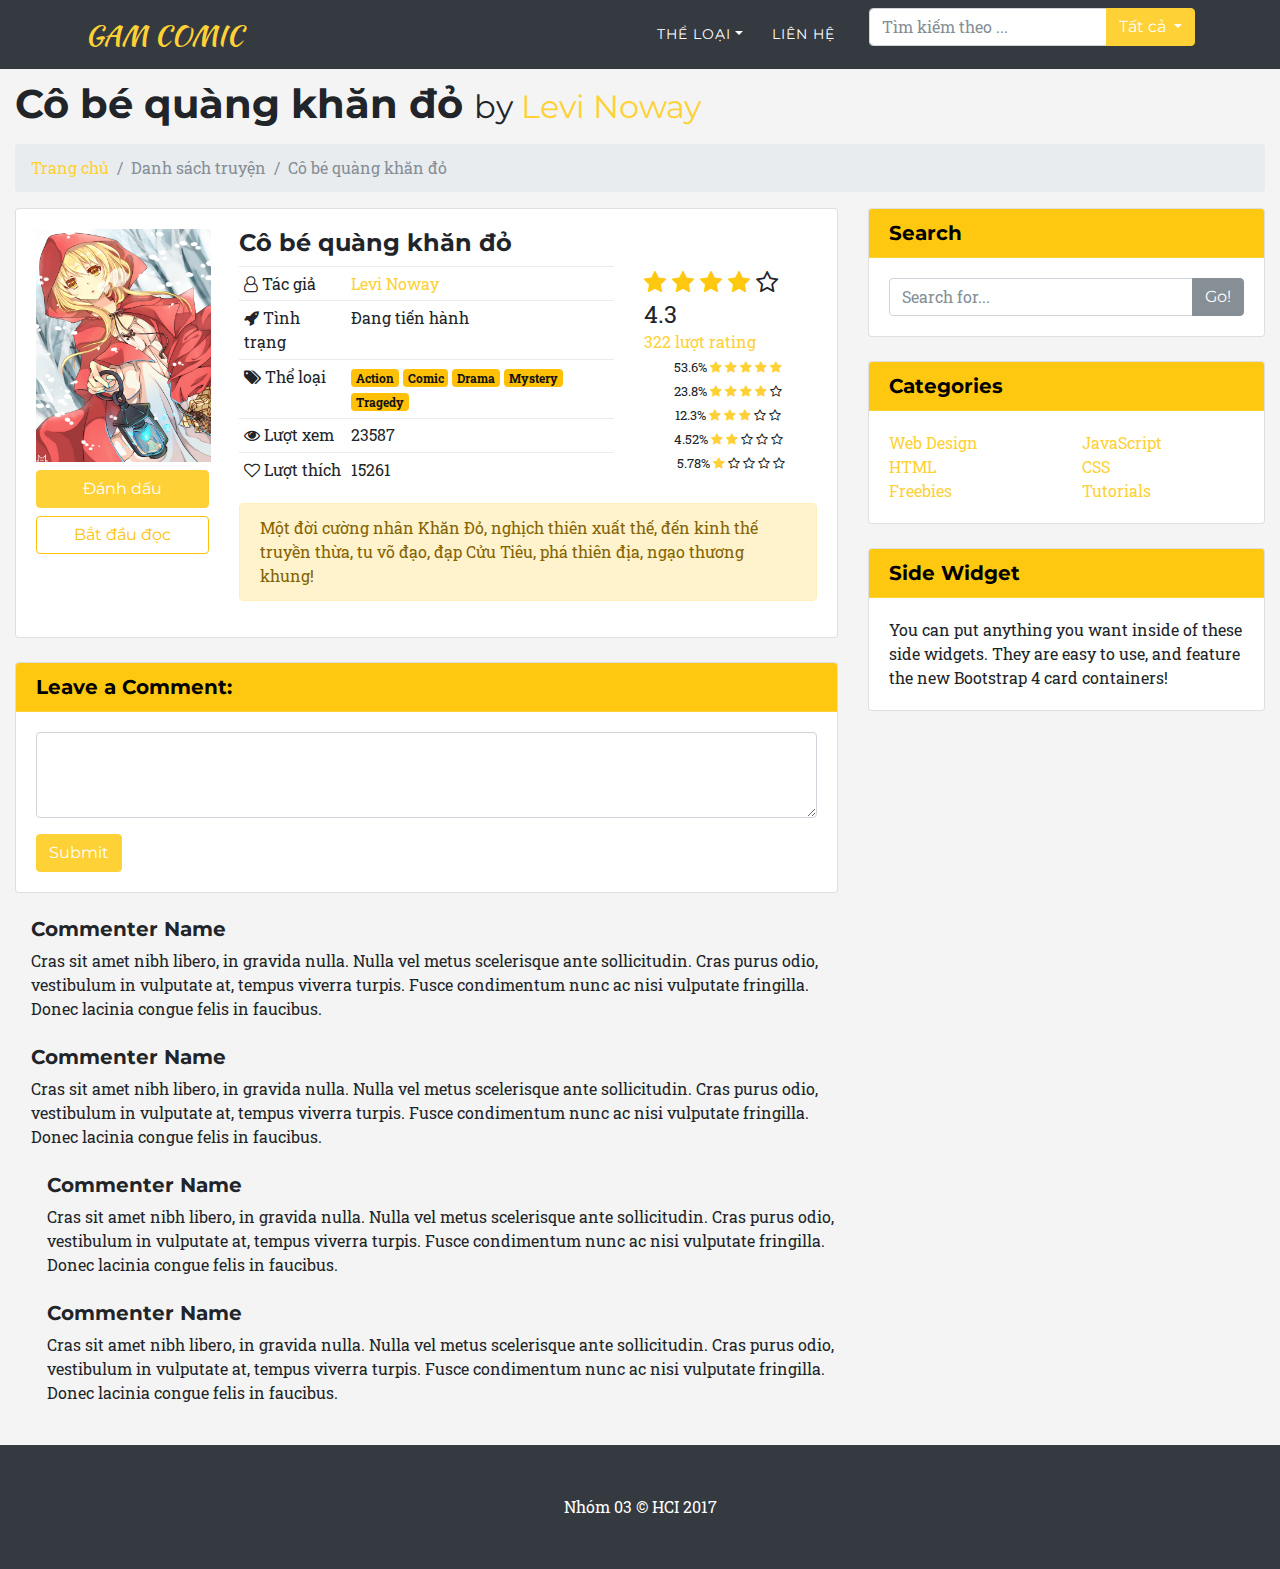
==== comic-detail.html @ 7ebb3da4 "Update comic-detail" ====
<!DOCTYPE html>
<html lang="en">

  <head>

    <meta charset="utf-8">
    <meta name="viewport" content="width=device-width, initial-scale=1, shrink-to-fit=no">
    <meta name="description" content="">
    <meta name="author" content="">

    <title>Truyen tranh - Nhom 03 - HCI</title>

    <!-- Bootstrap core CSS -->
    <link href="vendor/bootstrap/css/bootstrap.min.css" rel="stylesheet">
    <link href="vendor/bootstrap/css/bootstrap-social.css" rel="stylesheet">
    
    <!-- Custom fonts for this template-->
  <link href="vendor/font-awesome/css/font-awesome.min.css" rel="stylesheet" type="text/css">
  <link href="https://fonts.googleapis.com/css?family=Montserrat:400,700" rel="stylesheet" type="text/css">
    <link href="https://fonts.googleapis.com/css?family=Kaushan+Script" rel="stylesheet" type="text/css">
    <link href="https://fonts.googleapis.com/css?family=Droid+Serif:400,700,400italic,700italic" rel="stylesheet" type="text/css">
    <link href="https://fonts.googleapis.com/css?family=Roboto+Slab:400,100,300,700" rel="stylesheet" type="text/css">

    <!-- Custom styles for this template -->
    <link href="css/gam-comic-00.css" rel="stylesheet">
    <link href="css/imagehover.css" rel="stylesheet">
    <link href="css/gam-comic.css" rel="stylesheet">

  </head>

  <body>
    <!-- Navigation -->
    <nav class="navbar fixed-top navbar-expand-lg navbar-dark bg-dark fixed-top" id="mainNav">
      <div class="container">
        <a class="navbar-brand js-scroll-trigger" href="index.html">GAM COMIC</a>
        <button class="navbar-toggler navbar-toggler-right" type="button" data-toggle="collapse" data-target="#navbarResponsive" aria-controls="navbarResponsive" aria-expanded="false" aria-label="Toggle navigation">
			<span class="navbar-toggler-icon"></span>
        </button>
        <div class="collapse navbar-collapse" id="navbarResponsive">
          <ul class="navbar-nav ml-auto">
            <li class="nav-item dropdown"><a class="nav-link dropdown-toggle" href="#" id="navbarDropdownBlog" data-toggle="dropdown" aria-haspopup="true" aria-expanded="false"> THỂ LOẠI</a>
              <div class="dropdown-menu dropdown-menu-theloai dropdown-menu-right" aria-labelledby="navbarDropdownBlog">
                <div class="container">
				  <div class="row">
					<div class="col-sm">
					  <a class="dropdown-item" href="blog-post.html">Action <span class="badge badge-warning">552</span> </a>
					  <a class="dropdown-item" href="blog-post.html">Adventure <span class="badge badge-warning">256</span> </a>
					  <a class="dropdown-item" href="blog-post.html">Anime <span class="badge badge-warning">576</span> </a>
					  <a class="dropdown-item" href="blog-post.html">Comedy <span class="badge badge-warning">124</span> </a>
					  <a class="dropdown-item" href="blog-post.html">Comic <span class="badge badge-warning">289</span> </a>
					  <a class="dropdown-item" href="blog-post.html">Cooking <span class="badge badge-warning">364</span> </a>
					</div>
					<div class="col-sm">
					  <a class="dropdown-item" href="blog-post.html">Doujinshi <span class="badge badge-warning">563</span> </a>
					  <a class="dropdown-item" href="blog-post.html">Drama <span class="badge badge-warning">212</span> </a>
					  <a class="dropdown-item" href="blog-post.html">Fantasy <span class="badge badge-warning">197</span> </a>
					  <a class="dropdown-item" href="blog-post.html">Historical <span class="badge badge-warning">98</span> </a>
					  <a class="dropdown-item" href="blog-post.html">Horror <span class="badge badge-warning">241</span> </a>
					  <a class="dropdown-item" href="blog-post.html">Live Action <span class="badge badge-warning">115</span> </a>
					</div>
					<div class="col-sm">
					  <a class="dropdown-item" href="blog-post.html">Manga <span class="badge badge-warning">362</span> </a>
					  <a class="dropdown-item" href="blog-post.html">Mystery <span class="badge badge-warning">279</span> </a>
					  <a class="dropdown-item" href="blog-post.html">School Life <span class="badge badge-warning">146</span> </a>
					  <a class="dropdown-item" href="blog-post.html">Sci-fi <span class="badge badge-warning">153</span> </a>
					  <a class="dropdown-item" href="blog-post.html">Shoujo <span class="badge badge-warning">746</span> </a>
					  <a class="dropdown-item" href="blog-post.html">Slice of life <span class="badge badge-warning">754</span> </a>
					</div>
				  </div>
				</div>
              </div>
            </li>
            <li class="nav-item"> <a class="nav-link" href="contact.html">LIÊN HỆ &nbsp; &nbsp; </a> </li>
            <li class="nav-item">
              <div class="input-group">
			    <input type="text" class="form-control" placeholder="Tìm kiếm theo ..." aria-label="Text input with dropdown button">
				  <div class="input-group-btn">
					<button type="button" class="btn btn-secondary btn-primary dropdown-toggle" data-toggle="dropdown" aria-haspopup="true" aria-expanded="false">
					  Tất cả
					</button>
					<div class="dropdown-menu dropdown-menu-right">
					  <a class="dropdown-item" href="#">Tất cả</a>
					  <div role="separator" class="dropdown-divider"></div>
					  <a class="dropdown-item" href="#">Tên truyện</a>
					  <a class="dropdown-item" href="#">Tác giả</a>
					  <a class="dropdown-item" href="#">Nhóm dịch</a>
					</div>
				  </div>
			  </div>
            </li>
          </ul>
        </div>
      </div>
    </nav>

   <div class="container-fluid">
    <!-- Page Heading/Breadcrumbs -->
    <h1 class="mt-4 mb-3">Cô bé quàng khăn đỏ <small>by <a href="#">Levi Noway</a> </small> </h1>
    <ol class="breadcrumb">
        <li class="breadcrumb-item">
          <a href="index.html">Trang chủ</a>
        </li>
        <li class="breadcrumb-item active">Danh sách truyện</li>
        <li class="breadcrumb-item active">Cô bé quàng khăn đỏ</li>
      </ol>

      <div class="row">

        <!-- Post Content Column -->
        <div class="col-lg-8">
        <div class="card">
		  <div class="card-body">
			<div class="row">
			  <div class="col-sm-3">
				<div class="text-center">
				<div><img class="mr-3 pic-detail" src="images/khan-do.jpg"></div>
				<button class="btn btn-primary btn-danhdau btn-block my-2" id="danhdau" data-toggle="collapse" data-target="#intro">Đánh dấu</button>
				<button type="button" class="btn btn-outline-warning btn-block">Bắt đầu đọc</button>
			  </div>
			  </div>
			  <div class="col-sm-9">
				<h4 class="mt-0">Cô bé quàng khăn đỏ</h4>
				<div class="row">
					<div class="col-sm-8">
					  <table class="table table-sm">
						  <tbody>
							<tr>
								<td scope="row"><i class="fa fa-user-o" aria-hidden="true"></i> Tác giả</td>
							  <td><a href="#">Levi Noway</a></td>
							</tr>
							<tr>
							  <td scope="row"><i class="fa fa-rocket" aria-hidden="true"></i> Tình trạng</td>
							  <td>Đang tiến hành</td>
							</tr>
							<tr>
							  <td scope="row"><i class="fa fa-tags" aria-hidden="true"></i> Thể loại</td>
							  <td>
							  	<a href="#" class="badge badge-warning">Action</a>
							  	<a href="#" class="badge badge-warning">Comic</a>
							  	<a href="#" class="badge badge-warning">Drama</a>
							  	<a href="#" class="badge badge-warning">Mystery</a>
							  	<a href="#" class="badge badge-warning">Tragedy</a>
							  </td>
							</tr>
							<tr>
							  <td scope="row"><i class="fa fa-eye" aria-hidden="true"></i> Lượt xem</td>
							  <td>23587</td>
							</tr>
							<tr>
							  <td scope="row"><i class="fa fa-heart-o" aria-hidden="true"></i> Lượt thích</td>
							  <td>15261</td>
							</tr>
						  </tbody>
						</table>
					</div>
					<div class="col-sm-4">
						  <div class="star-rating align-content-center">
							<span class="fa fa-star-o" data-rating="1"></span>
							<span class="fa fa-star-o" data-rating="2"></span>
							<span class="fa fa-star-o" data-rating="3"></span>
							<span class="fa fa-star-o" data-rating="4"></span>
							<span class="fa fa-star-o" data-rating="5"></span>
							<input type="hidden" name="whatever1" class="rating-value" value="4.0">4.3
						  </div>
						  <a href="#">322 lượt rating</a>
						  
						  <ul class="list-inline text-center">
						  	<li class="list-inline-item">
						  		<small>53.6%
									<span class="fa fa-star text-primary" data-rating="1"></span>
									<span class="fa fa-star text-primary" data-rating="2"></span>
									<span class="fa fa-star text-primary" data-rating="3"></span>
									<span class="fa fa-star text-primary" data-rating="4"></span>
									<span class="fa fa-star text-primary" data-rating="5"></span>
								</small>
						  	</li>
						  	<li class="list-inline-item">
						  		<small>23.8%
									<span class="fa fa-star text-primary" data-rating="1"></span>
									<span class="fa fa-star text-primary" data-rating="2"></span>
									<span class="fa fa-star text-primary" data-rating="3"></span>
									<span class="fa fa-star text-primary" data-rating="4"></span>
									<span class="fa fa-star-o" data-rating="5"></span>
								</small>
						  	</li>
						  	<li class="list-inline-item">
						  		<small>12.3%
									<span class="fa fa-star text-primary" data-rating="1"></span>
									<span class="fa fa-star text-primary" data-rating="2"></span>
									<span class="fa fa-star text-primary" data-rating="3"></span>
									<span class="fa fa-star-o" data-rating="4"></span>
									<span class="fa fa-star-o" data-rating="5"></span>
								</small>
						  	</li>
						  	<li class="list-inline-item">
						  		<small>4.52%
									<span class="fa fa-star text-primary" data-rating="1"></span>
									<span class="fa fa-star text-primary" data-rating="2"></span>
									<span class="fa fa-star-o" data-rating="3"></span>
									<span class="fa fa-star-o" data-rating="4"></span>
									<span class="fa fa-star-o" data-rating="5"></span>
								</small>
						  	</li>
						  	<li class="list-inline-item">
						  		<small>5.78%
									<span class="fa fa-star text-primary" data-rating="1"></span>
									<span class="fa fa-star-o" data-rating="2"></span>
									<span class="fa fa-star-o" data-rating="3"></span>
									<span class="fa fa-star-o" data-rating="4"></span>
									<span class="fa fa-star-o" data-rating="5"></span>
								</small>
						  	</li>
						  </ul>
					</div>
			  	</div>
			  	<div class="alert alert-warning" role="alert">
				  Một đời cường nhân Khăn Đỏ, nghịch thiên xuất thế, đến kinh thế truyền thừa, tu võ đạo, đạp Cửu Tiêu, phá thiên địa, ngạo thương khung!
				</div>
			  </div>
			</div>
		  </div>
		</div>

			

          <!-- Comments Form -->
          <div class="card my-4">
            <h5 class="card-header card-side">Leave a Comment:</h5>
            <div class="card-body">
              <form>
                <div class="form-group">
                  <textarea class="form-control" rows="3"></textarea>
                </div>
                <button type="submit" class="btn btn-primary">Submit</button>
              </form>
            </div>
          </div>

          <!-- Single Comment -->
          <div class="media mb-4">
            <img class="d-flex mr-3 rounded-circle" src="http://placehold.it/50x50" alt="">
            <div class="media-body">
              <h5 class="mt-0">Commenter Name</h5>
              Cras sit amet nibh libero, in gravida nulla. Nulla vel metus scelerisque ante sollicitudin. Cras purus odio, vestibulum in vulputate at, tempus viverra turpis. Fusce condimentum nunc ac nisi vulputate fringilla. Donec lacinia congue felis in faucibus.
            </div>
          </div>

          <!-- Comment with nested comments -->
          <div class="media mb-4">
            <img class="d-flex mr-3 rounded-circle" src="http://placehold.it/50x50" alt="">
            <div class="media-body">
              <h5 class="mt-0">Commenter Name</h5>
              Cras sit amet nibh libero, in gravida nulla. Nulla vel metus scelerisque ante sollicitudin. Cras purus odio, vestibulum in vulputate at, tempus viverra turpis. Fusce condimentum nunc ac nisi vulputate fringilla. Donec lacinia congue felis in faucibus.

              <div class="media mt-4">
                <img class="d-flex mr-3 rounded-circle" src="http://placehold.it/50x50" alt="">
                <div class="media-body">
                  <h5 class="mt-0">Commenter Name</h5>
                  Cras sit amet nibh libero, in gravida nulla. Nulla vel metus scelerisque ante sollicitudin. Cras purus odio, vestibulum in vulputate at, tempus viverra turpis. Fusce condimentum nunc ac nisi vulputate fringilla. Donec lacinia congue felis in faucibus.
                </div>
              </div>

              <div class="media mt-4">
                <img class="d-flex mr-3 rounded-circle" src="http://placehold.it/50x50" alt="">
                <div class="media-body">
                  <h5 class="mt-0">Commenter Name</h5>
                  Cras sit amet nibh libero, in gravida nulla. Nulla vel metus scelerisque ante sollicitudin. Cras purus odio, vestibulum in vulputate at, tempus viverra turpis. Fusce condimentum nunc ac nisi vulputate fringilla. Donec lacinia congue felis in faucibus.
                </div>
              </div>

            </div>
          </div>

        </div>

        <!-- Sidebar Widgets Column -->
        <div class="col-md-4">

          <!-- Search Widget -->
          <div class="card mb-4">
            <h5 class="card-header card-side">Search</h5>
            <div class="card-body">
              <div class="input-group">
                <input type="text" class="form-control" placeholder="Search for...">
                <span class="input-group-btn">
                  <button class="btn btn-secondary" type="button">Go!</button>
                </span>
              </div>
            </div>
          </div>

          <!-- Categories Widget -->
          <div class="card my-4">
            <h5 class="card-header card-side">Categories</h5>
            <div class="card-body">
              <div class="row">
                <div class="col-lg-6">
                  <ul class="list-unstyled mb-0">
                    <li>
                      <a href="#">Web Design</a>
                    </li>
                    <li>
                      <a href="#">HTML</a>
                    </li>
                    <li>
                      <a href="#">Freebies</a>
                    </li>
                  </ul>
                </div>
                <div class="col-lg-6">
                  <ul class="list-unstyled mb-0">
                    <li>
                      <a href="#">JavaScript</a>
                    </li>
                    <li>
                      <a href="#">CSS</a>
                    </li>
                    <li>
                      <a href="#">Tutorials</a>
                    </li>
                  </ul>
                </div>
              </div>
            </div>
          </div>

          <!-- Side Widget -->
          <div class="card my-4">
            <h5 class="card-header card-side">Side Widget</h5>
            <div class="card-body">
              You can put anything you want inside of these side widgets. They are easy to use, and feature the new Bootstrap 4 card containers!
            </div>
          </div>

        </div>

      </div>
      <!-- /.row -->
    
   </div>
	<p></p>
    <!-- Footer -->
    <footer class="py-5 bg-dark">
      <div class="container">
        <p class="m-0 text-center text-white">Nhóm 03 &copy; HCI 2017</p>
      </div>
      <!-- /.container -->
    </footer>

    <!-- Bootstrap core JavaScript -->
    <script src="vendor/jquery/jquery.min.js"></script>
    <script src="vendor/bootstrap/js/bootstrap.bundle.min.js"></script>
    <script src="js/bootstrap-toggle.min.js"></script>
    <script src="js/gam-comic.js"></script>

  </body>

</html>
---- css/gam-comic-00.css ----
/*!
 * Start Bootstrap - Modern Business (https://startbootstrap.com/template-overviews/modern-business)
 * Copyright 2013-2017 Start Bootstrap
 * Licensed under MIT (https://github.com/BlackrockDigital/startbootstrap-logomodern-business-nav/blob/master/LICENSE)
 */

body {
  padding-top: 54px;
  background-color: #F4F4F4;

}

@media (min-width: 992px) {
  body {
    padding-top: 56px;
  }
}

.carousel-item {
  height: 65vh;
  min-height: 300px;
  background: no-repeat center center scroll;
  -webkit-background-size: cover;
  -moz-background-size: cover;
  -o-background-size: cover;
  background-size: cover;
}

.portfolio-item {
  margin-bottom: 30px;
}
---- css/imagehover.css ----
@charset "UTF-8";
/*!
 * ImageHover.css - http://www.imagehover.io
 * Version 1.0
 * Author: Ciarán Walsh

 * Made available under a MIT License:
 * http://www.opensource.org/licenses/mit-license.php

 */
[class^='imghvr-'], [class*=' imghvr-'] {
    position: relative;
    display: inline-block;
    margin: 0;
    max-width: 100%;
    color: #fff;
    overflow: hidden;
    -webkit-backface-visibility: hidden;
    backface-visibility: hidden;
    -moz-osx-font-smoothing: grayscale;
    -webkit-transform: translateZ(0);
    -moz-transform: translateZ(0);
    -ms-transform: translateZ(0);
    -o-transform: translateZ(0);
    transform: translateZ(0);
	
}

[class^='imghvr-'] > img, [class*=' imghvr-'] > img {
    vertical-align: center;
    max-width: 100%;
}

[class^='imghvr-'] figcaption, [class*=' imghvr-'] figcaption {
    background: rgba(254, 209, 54, 0.9);
    position: absolute;
    top: 0;
    bottom: 0;
    left: 0;
    right: 0;
    color: #ffffff;
    text-align: center;
	padding: 25px;
}

[class^='imghvr-'] figcaption h1, [class^='imghvr-'] figcaption h2, [class^='imghvr-'] figcaption h3, [class^='imghvr-'] figcaption h4, [class^='imghvr-'] figcaption h5, [class^='imghvr-'] figcaption h6, [class*=' imghvr-'] figcaption h1, [class*=' imghvr-'] figcaption h2, [class*=' imghvr-'] figcaption h3, [class*=' imghvr-'] figcaption h4, [class*=' imghvr-'] figcaption h5, [class*=' imghvr-'] figcaption h6 {
    color: #ffffff;
}

[class^='imghvr-'] a, [class*=' imghvr-'] a {
    position: absolute;
    top: 0;
    bottom: 0;
    left: 0;
    right: 0;
    z-index: 1;
}

[class^='imghvr-'], [class*=' imghvr-'], [class^='imghvr-']:before,
[class^='imghvr-']:after, [class*=' imghvr-']:before, [class*=' imghvr-']:after,
[class^='imghvr-'] *, [class*=' imghvr-'] *, [class^='imghvr-'] *:before,
[class^='imghvr-'] *:after, [class*=' imghvr-'] *:before, [class*=' imghvr-'] *:after {
    box-sizing: border-box;
    -webkit-transition: all 0.35s ease;
    -moz-transition: all 0.35s ease;
    transition: all 0.35s ease;
}

/* imghvr-fade-*
   ----------------------------- */
[class^='imghvr-fade'] figcaption, [class*=' imghvr-fade'] figcaption {
    opacity: 0;
}

[class^='imghvr-fade']:hover > img, [class*=' imghvr-fade']:hover > img {
    opacity: 0.9;
}

[class^='imghvr-fade']:hover figcaption, [class*=' imghvr-fade']:hover figcaption {
    opacity: 1;
}

[class^='imghvr-fade']:hover > img, [class^='imghvr-fade']:hover figcaption, [class*=' imghvr-fade']:hover > img, [class*=' imghvr-fade']:hover figcaption {
    -webkit-transform: translate(0, 0);
    -moz-transform: translate(0, 0);
    -ms-transform: translate(0, 0);
    -o-transform: translate(0, 0);
    transform: translate(0, 0);
}

/* imghvr-fade
   ----------------------------- */
---- css/gam-comic.css ----
.dropdown-menu-theloai {
    min-width: 600px;
}

body {
  overflow-x: hidden;
  font-family: 'Roboto Slab', 'Helvetica Neue', Helvetica, Arial, sans-serif; }

p {
  line-height: 1.75; }

a {
  color: #fed136; }
  a:hover {
    color: #fec503; }

.text-primary {
  color: #fed136 !important; }

.link-white {
  color: black !important; }

.nav-link {
  color: white; }

h1,
h2,
h3,
h4,
h5 {
  font-weight: 700;
  font-family: 'Montserrat', 'Helvetica Neue', Helvetica, Arial, sans-serif; }

h6 {
  font-weight: 500;
  font-family: 'Montserrat', 'Helvetica Neue', Helvetica, Arial, sans-serif; }

section {
  padding: 100px 0; }
  section h2.section-heading {
    font-size: 40px;
    margin-top: 0;
    margin-bottom: 15px; }
  section h3.section-subheading {
    font-size: 16px;
    font-weight: 400;
    font-style: italic;
    margin-bottom: 75px;
    text-transform: none;
    font-family: 'Droid Serif', 'Helvetica Neue', Helvetica, Arial, sans-serif; }

#mainNav {
  background-color: #212529; }
  #mainNav .navbar-toggler {
    font-size: 12px;
    right: 0;
    padding: 13px;
    text-transform: uppercase;
    color: white;
    border: 0;
    background-color: #fed136;
    font-family: 'Montserrat', 'Helvetica Neue', Helvetica, Arial, sans-serif; }
  #mainNav .navbar-brand {
    color: #fed136;
    font-family: 'Kaushan Script', 'Helvetica Neue', Helvetica, Arial, cursive; }
    #mainNav .navbar-brand.active, #mainNav .navbar-brand:active, #mainNav .navbar-brand:focus, #mainNav .navbar-brand:hover {
      color: #fec503; }
  #mainNav .navbar-nav .nav-item .nav-link {
    font-size: 90%;
    font-weight: 400;
    padding: 0.75em 0;
    letter-spacing: 1px;
    color: white;
    font-family: 'Montserrat', 'Helvetica Neue', Helvetica, Arial, sans-serif; }
    #mainNav .navbar-nav .nav-item .nav-link.active, #mainNav .navbar-nav .nav-item .nav-link:hover {
      color: #fed136; }

@media (min-width: 992px) {
  #mainNav {
    -webkit-transition: padding-top 0.3s, padding-bottom 0.3s;
    -moz-transition: padding-top 0.3s, padding-bottom 0.3s;
    transition: padding-top 0.3s, padding-bottom 0.3s;
    border: none;
    background-color: transparent; }
    #mainNav .navbar-brand {
      font-size: 1.75em;
      -webkit-transition: all 0.3s;
      -moz-transition: all 0.3s;
      transition: all 0.3s; }
    #mainNav .navbar-nav .nav-item .nav-link {
      padding: 1.1em 1em !important; }
    #mainNav.navbar-shrink {
      padding-top: 0;
      padding-bottom: 0;
      background-color: #212529; }
      #mainNav.navbar-shrink .navbar-brand {
        font-size: 1.25em;
        padding: 12px 0; } }

section {
  padding: 100px 0; }
  section h2.section-heading {
    font-size: 40px;
    margin-top: 0;
    margin-bottom: 15px; }
  section h3.section-subheading {
    font-size: 16px;
    font-weight: 400;
    font-style: italic;
    margin-bottom: 75px;
    text-transform: none;
    font-family: 'Droid Serif', 'Helvetica Neue', Helvetica, Arial, sans-serif; }

@media (min-width: 768px) {
  section {
    padding: 150px 0; } }

.btn {
  font-family: 'Montserrat', 'Helvetica Neue', Helvetica, Arial, sans-serif;
  font-weight: 400; }

.card-side{
  font-family: 'Montserrat', 'Helvetica Neue', Helvetica, Arial, sans-serif;
  font-weight: 700;
	background-color: #fed136;
  	border-color: #fed136;
	color: black;
}

.btn-xl {
  font-size: 18px;
  padding: 20px 40px; }

.btn-primary {
  background-color: #fed136;
  border-color: #fed136; }
  .btn-primary:active, .btn-primary:focus, .btn-primary:hover {
    background-color: #fec810 !important;
    border-color: #fec810 !important;
    color: white; }
  .btn-primary:active, .btn-primary:focus {
    box-shadow: 0 0 0 0.2rem rgba(254, 209, 55, 0.5) !important; }

.red-tooltip ~ .tooltip > .tooltip-inner {background-color: #f00;}
.red-tooltip ~ .tooltip > .tooltip-arrow { border-bottom-color:#f00; }

.card-footer{
	background-color: white;
}

.container-white{
	background-color: white;
	
}

.card-header{
	background-color: #fec810;
}

.tab-content {
    border-left: 1px solid #ddd;
    border-right: 1px solid #ddd;
    padding: 10px;
}

.nav-tabs {
    margin-bottom: 0;
}

.star-rating {
  line-height:32px;
  font-size:1.5em;
}

.star-rating .fa-star{color: #fec810;}

.pic-detail{
	max-width: 175px;
}

.btn-danhdau{}
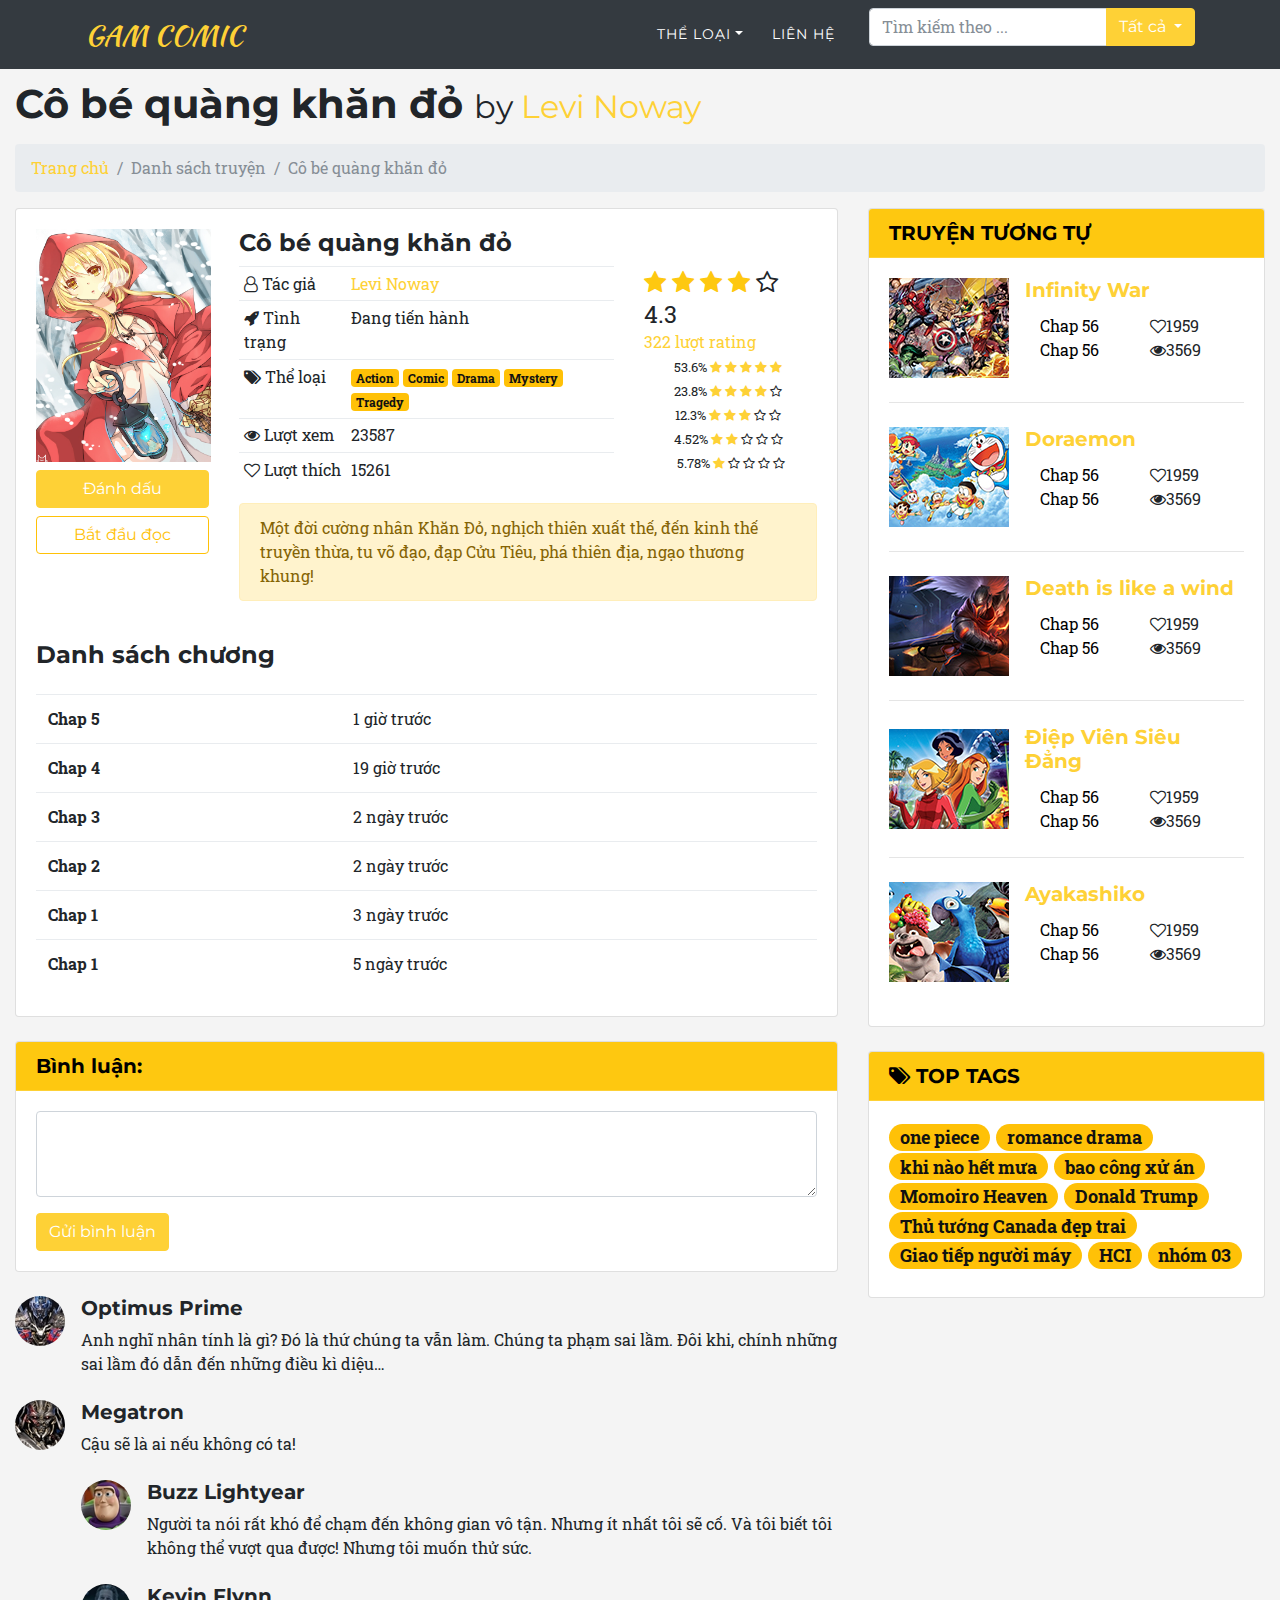
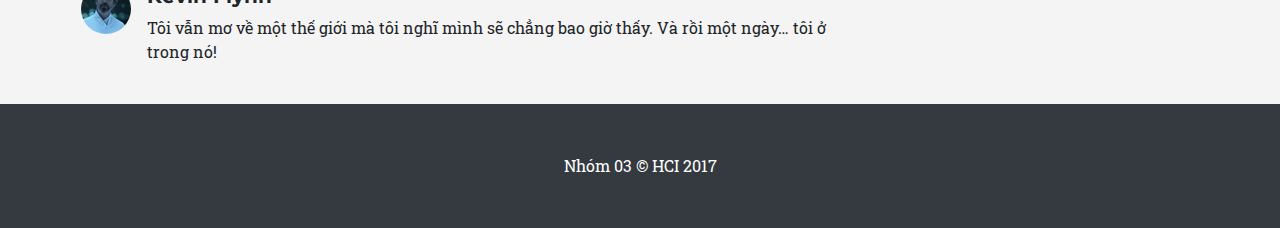
==== commit 15a83ec3: "Update index 3, comic details" ====
--- a/comic-detail.html
+++ b/comic-detail.html
@@ -113,7 +113,7 @@
 			<div class="row">
 			  <div class="col-sm-3">
 				<div class="text-center">
-				<div><img class="mr-3 pic-detail" src="images/khan-do.jpg"></div>
+				<div><img class="mr-3 pic-detail mx-auto d-block" src="images/khan-do.jpg"></div>
 				<button class="btn btn-primary btn-danhdau btn-block my-2" id="danhdau" data-toggle="collapse" data-target="#intro">Đánh dấu</button>
 				<button type="button" class="btn btn-outline-warning btn-block">Bắt đầu đọc</button>
 			  </div>
@@ -218,6 +218,37 @@
 				</div>
 			  </div>
 			</div>
+			
+			<h4 class="my-4">Danh sách chương</h4>
+			<table class="table table-hover my-2">
+			  <tbody>
+				<tr>
+				  <th scope="row">Chap 5</th>
+				  <td>1 giờ trước</td>
+				</tr>
+				<tr>
+				  <th scope="row">Chap 4</th>
+				  <td>19 giờ trước</td>
+				</tr>
+				<tr>
+				  <th scope="row">Chap 3</th>
+				  <td>2 ngày trước</td>
+				</tr>
+				<tr>
+				  <th scope="row">Chap 2</th>
+				  <td>2 ngày trước</td>
+				</tr>
+				<tr>
+				  <th scope="row">Chap 1</th>
+				  <td>3 ngày trước</td>
+				</tr>
+				<tr>
+				  <th scope="row">Chap 1</th>
+				  <td>5 ngày trước</td>
+				</tr>
+			  </tbody>
+			</table>
+			
 		  </div>
 		</div>
 
@@ -225,46 +256,46 @@
 
           <!-- Comments Form -->
           <div class="card my-4">
-            <h5 class="card-header card-side">Leave a Comment:</h5>
+            <h5 class="card-header card-side">Bình luận:</h5>
             <div class="card-body">
               <form>
                 <div class="form-group">
                   <textarea class="form-control" rows="3"></textarea>
                 </div>
-                <button type="submit" class="btn btn-primary">Submit</button>
+                <button type="submit" class="btn btn-primary">Gửi bình luận</button>
               </form>
             </div>
           </div>
 
           <!-- Single Comment -->
           <div class="media mb-4">
-            <img class="d-flex mr-3 rounded-circle" src="http://placehold.it/50x50" alt="">
+            <img class="d-flex mr-3 rounded-circle" src="images/optimus-prime-50-50.jpg" alt="">
             <div class="media-body">
-              <h5 class="mt-0">Commenter Name</h5>
-              Cras sit amet nibh libero, in gravida nulla. Nulla vel metus scelerisque ante sollicitudin. Cras purus odio, vestibulum in vulputate at, tempus viverra turpis. Fusce condimentum nunc ac nisi vulputate fringilla. Donec lacinia congue felis in faucibus.
+              <h5 class="mt-0">Optimus Prime</h5>
+              Anh nghĩ nhân tính là gì? Đó là thứ chúng ta vẫn làm. Chúng ta phạm sai lầm. Đôi khi, chính những sai lầm đó dẫn đến những điều kì diệu… 
             </div>
           </div>
 
           <!-- Comment with nested comments -->
           <div class="media mb-4">
-            <img class="d-flex mr-3 rounded-circle" src="http://placehold.it/50x50" alt="">
+            <img class="d-flex mr-3 rounded-circle" src="images/megatron-50-50.jpg" alt="">
             <div class="media-body">
-              <h5 class="mt-0">Commenter Name</h5>
-              Cras sit amet nibh libero, in gravida nulla. Nulla vel metus scelerisque ante sollicitudin. Cras purus odio, vestibulum in vulputate at, tempus viverra turpis. Fusce condimentum nunc ac nisi vulputate fringilla. Donec lacinia congue felis in faucibus.
+              <h5 class="mt-0">Megatron</h5>
+              Cậu sẽ là ai nếu không có ta!
 
               <div class="media mt-4">
-                <img class="d-flex mr-3 rounded-circle" src="http://placehold.it/50x50" alt="">
+                <img class="d-flex mr-3 rounded-circle" src="images/buzz-50-50.jpg" alt="">
                 <div class="media-body">
-                  <h5 class="mt-0">Commenter Name</h5>
-                  Cras sit amet nibh libero, in gravida nulla. Nulla vel metus scelerisque ante sollicitudin. Cras purus odio, vestibulum in vulputate at, tempus viverra turpis. Fusce condimentum nunc ac nisi vulputate fringilla. Donec lacinia congue felis in faucibus.
+                  <h5 class="mt-0">Buzz Lightyear</h5>
+                  Người ta nói rất khó để chạm đến không gian vô tận. Nhưng ít nhất tôi sẽ cố. Và tôi biết tôi không thể vượt qua được! Nhưng tôi muốn thử sức.
                 </div>
               </div>
 
               <div class="media mt-4">
-                <img class="d-flex mr-3 rounded-circle" src="http://placehold.it/50x50" alt="">
+                <img class="d-flex mr-3 rounded-circle" src="images/kevin-50-50.jpg" alt="">
                 <div class="media-body">
-                  <h5 class="mt-0">Commenter Name</h5>
-                  Cras sit amet nibh libero, in gravida nulla. Nulla vel metus scelerisque ante sollicitudin. Cras purus odio, vestibulum in vulputate at, tempus viverra turpis. Fusce condimentum nunc ac nisi vulputate fringilla. Donec lacinia congue felis in faucibus.
+                  <h5 class="mt-0">Kevin Flynn</h5>
+                  Tôi vẫn mơ về một thế giới mà tôi nghĩ mình sẽ chẳng bao giờ thấy. Và rồi một ngày… tôi ở trong nó!
                 </div>
               </div>
 
@@ -278,59 +309,111 @@
 
           <!-- Search Widget -->
           <div class="card mb-4">
-            <h5 class="card-header card-side">Search</h5>
+            <h5 class="card-header card-side">TRUYỆN TƯƠNG TỰ</h5>
             <div class="card-body">
-              <div class="input-group">
-                <input type="text" class="form-control" placeholder="Search for...">
-                <span class="input-group-btn">
-                  <button class="btn btn-secondary" type="button">Go!</button>
-                </span>
-              </div>
+              <div class="list-unstyled">
+					  <li class="media mb-4">
+						<a href="#"><img class="align-self-center mr-3" src="images/side-tab-01.jpg" alt=""></a>
+						<div class="media-body">
+						  <h5 class="card-title"><a href="#">Infinity War</a></h5>
+						  <div class="container">
+						  <div class="row">
+							<div class="col"><a href="#" class="text-black"> Chap 56</a></div>
+							<div class="col"><i class="fa fa-heart-o" aria-hidden="true"></i>1959</div>
+							<div class="w-100"></div>
+							<div class="col"><a href="#" class="text-black"> Chap 56</a></div>
+							<div class="col"><i class="fa fa-eye" aria-hidden="true"></i>3569</div>
+						  </div>
+						  </div>
+						</div>
+					  </li>
+					  <hr>
+					  <li class="media my-4">
+						<img class="align-self-center mr-3" src="images/side-tab-02.jpg" alt="">
+						<div class="media-body">
+						  <h5 class="card-title"><a href="#">Doraemon</a></h5>
+						  <div class="container">
+						  <div class="row">
+							<div class="col"><a href="#" class="text-black"> Chap 56</a></div>
+							<div class="col"><i class="fa fa-heart-o" aria-hidden="true"></i>1959</div>
+							<div class="w-100"></div>
+							<div class="col"><a href="#" class="text-black"> Chap 56</a></div>
+							<div class="col"><i class="fa fa-eye" aria-hidden="true"></i>3569</div>
+						  </div>
+						  </div>
+						</div>
+					  </li>
+					  <hr>
+					  <li class="media my-4">
+						<img class="align-self-center mr-3" src="images/side-tab-03.jpg" alt="">
+						<div class="media-body">
+						  <h5 class="card-title"><a href="#">Death is like a wind</a></h5>
+						  <div class="container">
+						  <div class="row">
+							<div class="col"><a href="#" class="text-black"> Chap 56</a></div>
+							<div class="col"><i class="fa fa-heart-o" aria-hidden="true"></i>1959</div>
+							<div class="w-100"></div>
+							<div class="col"><a href="#" class="text-black"> Chap 56</a></div>
+							<div class="col"><i class="fa fa-eye" aria-hidden="true"></i>3569</div>
+						  </div>
+						  </div>
+						</div>
+					  </li>
+					  <hr>
+					  <li class="media my-4">
+						<img class="align-self-center mr-3" src="images/side-tab-04.jpg" alt="">
+						<div class="media-body">
+						  <h5 class="card-title"><a href="#">Điệp Viên Siêu Đẳng</a></h5>
+						  <div class="container">
+						  <div class="row">
+							<div class="col"><a href="#" class="text-black"> Chap 56</a></div>
+							<div class="col"><i class="fa fa-heart-o" aria-hidden="true"></i>1959</div>
+							<div class="w-100"></div>
+							<div class="col"><a href="#" class="text-black"> Chap 56</a></div>
+							<div class="col"><i class="fa fa-eye" aria-hidden="true"></i>3569</div>
+						  </div>
+						  </div>
+						</div>
+					  </li>
+					  <hr>
+					  <li class="media my-4">
+						<img class="align-self-center mr-3" src="images/side-tab-05.jpg" alt="">
+						<div class="media-body">
+						  <h5 class="card-title"><a href="#">Ayakashiko</a></h5>
+						  <div class="container">
+						  <div class="row">
+							<div class="col"><a href="#" class="text-black"> Chap 56</a></div>
+							<div class="col"><i class="fa fa-heart-o" aria-hidden="true"></i>1959</div>
+							<div class="w-100"></div>
+							<div class="col"><a href="#" class="text-black"> Chap 56</a></div>
+							<div class="col"><i class="fa fa-eye" aria-hidden="true"></i>3569</div>
+						  </div>
+						  </div>
+						</div>
+					  </li>
+					  
+					</div>
             </div>
           </div>
-
-          <!-- Categories Widget -->
-          <div class="card my-4">
-            <h5 class="card-header card-side">Categories</h5>
-            <div class="card-body">
-              <div class="row">
-                <div class="col-lg-6">
-                  <ul class="list-unstyled mb-0">
-                    <li>
-                      <a href="#">Web Design</a>
-                    </li>
-                    <li>
-                      <a href="#">HTML</a>
-                    </li>
-                    <li>
-                      <a href="#">Freebies</a>
-                    </li>
-                  </ul>
-                </div>
-                <div class="col-lg-6">
-                  <ul class="list-unstyled mb-0">
-                    <li>
-                      <a href="#">JavaScript</a>
-                    </li>
-                    <li>
-                      <a href="#">CSS</a>
-                    </li>
-                    <li>
-                      <a href="#">Tutorials</a>
-                    </li>
-                  </ul>
-                </div>
-              </div>
-            </div>
-          </div>
+          
 
           <!-- Side Widget -->
-          <div class="card my-4">
-            <h5 class="card-header card-side">Side Widget</h5>
-            <div class="card-body">
-              You can put anything you want inside of these side widgets. They are easy to use, and feature the new Bootstrap 4 card containers!
-            </div>
-          </div>
+          <div class="card my-4 ">
+            <a href="#"><h5 class="card-header card-side link-white"><i class="fa fa-tags" aria-hidden="true"></i> TOP TAGS</h5></a>
+            <div class="card-body h4">
+            <span class="badge badge-pill badge-warning">one piece</span>
+            <span class="badge badge-pill badge-warning">romance drama</span>
+            <span class="badge badge-pill badge-warning">khi nào hết mưa</span>
+            <span class="badge badge-pill badge-warning">bao công xử án</span>
+            <span class="badge badge-pill badge-warning">Momoiro Heaven</span>
+            <span class="badge badge-pill badge-warning">Donald Trump</span>
+            <span class="badge badge-pill badge-warning">Thủ tướng Canada đẹp trai</span>
+            <span class="badge badge-pill badge-warning">Giao tiếp người máy</span>
+            <span class="badge badge-pill badge-warning">HCI</span>
+            <span class="badge badge-pill badge-warning">nhóm 03</span>
+          </div>
+          </div>
+          
 
         </div>
 
--- a/css/gam-comic.css
+++ b/css/gam-comic.css
@@ -180,3 +180,24 @@
 
 .btn-danhdau{}
 
+.complete{
+    display:none;
+}
+
+.more{
+    background:lightblue;
+    color:navy;
+    font-size:13px;
+    padding:3px;
+    cursor:pointer;
+}
+
+.scrollspy-binhluan {
+  height:500px;
+  overflow-y: scroll;
+}
+
+.text-black {
+	color:black;
+}
+
